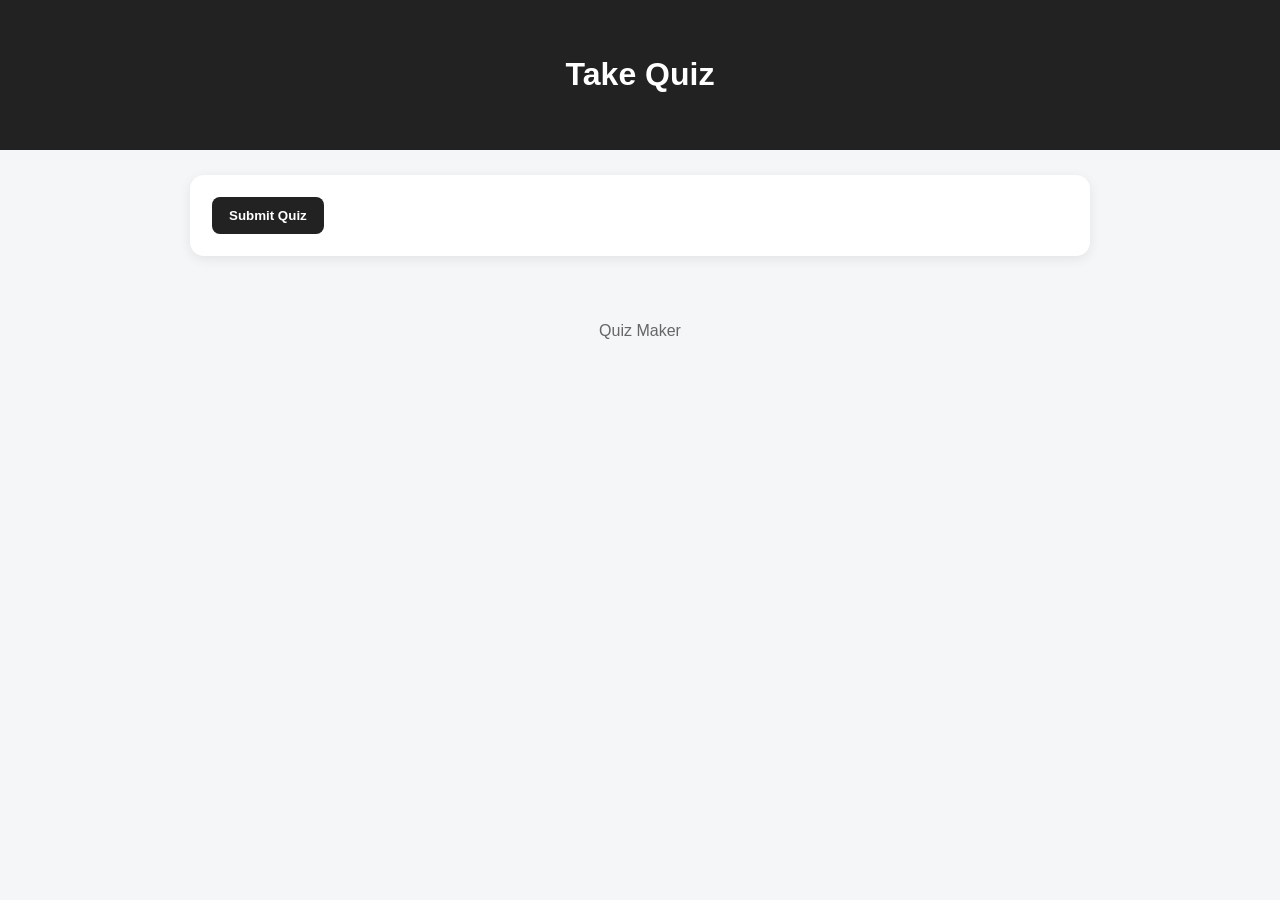
==== quiz.html @ 10d53eb5 "Add player quiz page" ====
<!DOCTYPE html>
<html lang="en">
<head>
    <meta charset="UTF-8">
    <meta name="viewport" content="width=device-width, initial-scale=1.0">
    <title>Take Quiz</title>
    <link rel="stylesheet" href="style.css">
</head>
<body>
    <header>
        <h1 id="playerTitle">Take Quiz</h1>
        <p id="playerDescription"></p>
    </header>

    <main>
        <section id="playerQuiz" class="card">
            <div id="playerContent"></div>
            <button type="button" id="submitQuiz" class="primary-btn">Submit Quiz</button>
        </section>

        <section id="result" class="card hidden">
            <h2>Quiz Result</h2>
            <p id="scoreText"></p>
            <button type="button" id="retryQuiz" class="secondary-btn">Try Again</button>
        </section>
    </main>

    <footer>
        <p>Quiz Maker</p>
    </footer>

    <script src="player.js"></script>
</body>
</html>
---- style.css ----
* {
    box-sizing: border-box;
}

body {
    margin: 0;
    font-family: Arial, sans-serif;
    background: #f4f6f8;
    color: #222;
}

header {
    text-align: center;
    padding: 35px 20px;
    background: #222;
    color: white;
}

main {
    width: min(900px, 92%);
    margin: 25px auto;
}

.card {
    background: white;
    padding: 22px;
    margin-bottom: 20px;
    border-radius: 14px;
    box-shadow: 0 3px 12px rgba(0, 0, 0, 0.08);
}

h2 {
    margin-top: 0;
}

label {
    display: block;
    margin: 14px 0 7px;
    font-weight: bold;
}

input,
textarea,
select {
    width: 100%;
    padding: 11px;
    border: 1px solid #ccc;
    border-radius: 8px;
    font: inherit;
}

textarea {
    min-height: 80px;
    resize: vertical;
}

.question-card {
    border: 1px solid #ddd;
    border-radius: 12px;
    padding: 18px;
    margin-bottom: 16px;
}

.option-grid {
    display: grid;
    grid-template-columns: 1fr 1fr;
    gap: 10px;
}

.section-heading {
    display: flex;
    align-items: center;
    justify-content: space-between;
    gap: 12px;
}

.section-heading span {
    color: #666;
    font-size: 14px;
}

button {
    border: 0;
    border-radius: 8px;
    padding: 11px 17px;
    cursor: pointer;
    font-weight: bold;
    background: #222;
    color: white;
}

button:hover {
    opacity: 0.85;
}

.secondary-btn {
    background: #e9ecef;
    color: #222;
}

.delete-btn,
.small-btn {
    background: #ddd;
    color: #222;
}

.delete-btn {
    float: right;
}

.actions {
    display: flex;
    gap: 10px;
    flex-wrap: wrap;
}

.hidden {
    display: none;
}

.preview-question {
    border-bottom: 1px solid #ddd;
    padding: 12px 0;
}

.preview-question:last-child {
    border-bottom: 0;
}

footer {
    text-align: center;
    padding: 25px;
    color: #666;
}

@media (max-width: 600px) {
    .option-grid {
        grid-template-columns: 1fr;
    }

    .section-heading {
        align-items: flex-start;
        flex-direction: column;
    }
}
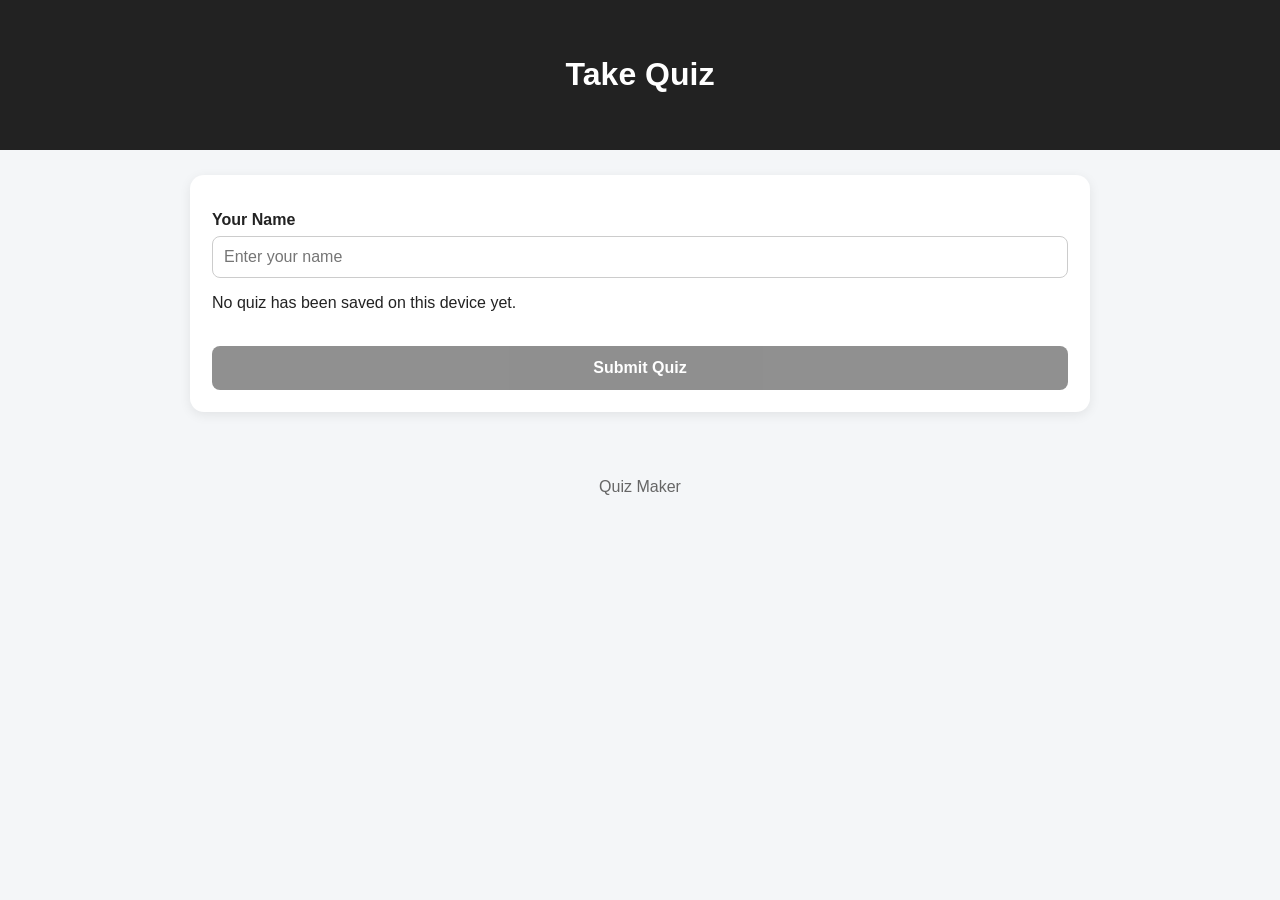
==== commit fc04a784: "Update quiz.html" ====
--- a/quiz.html
+++ b/quiz.html
@@ -14,9 +14,25 @@
 
     <main>
         <section id="playerQuiz" class="card">
-            <div id="playerContent"></div>
-            <button type="button" id="submitQuiz" class="primary-btn">Submit Quiz</button>
-        </section>
+
+    <label for="playerName">Your Name</label>
+
+    <input
+        type="text"
+        id="playerName"
+        placeholder="Enter your name"
+        required
+    >
+
+    <div id="playerContent"></div>
+
+    <button type="button" id="submitQuiz" class="primary-btn">
+        Submit Quiz
+    </button>
+
+</section>
+
+ 
 
         <section id="result" class="card hidden">
             <h2>Quiz Result</h2>
@@ -31,4 +47,4 @@
 
     <script src="player.js"></script>
 </body>
-</html>+</html>
--- a/style.css
+++ b/style.css
@@ -142,4 +142,45 @@
         align-items: flex-start;
         flex-direction: column;
     }
-}+}
+.player-question h3 {
+    margin-top: 0;
+}
+
+.player-options {
+    display: grid;
+    gap: 10px;
+}
+
+.player-option {
+    display: flex;
+    align-items: center;
+    gap: 10px;
+    margin: 0;
+    padding: 12px;
+    border: 1px solid #ddd;
+    border-radius: 9px;
+    cursor: pointer;
+    font-weight: normal;
+}
+
+.player-option:hover {
+    background: #f4f6f8;
+}
+
+.player-option input {
+    width: auto;
+    margin: 0;
+}
+
+.primary-btn {
+    width: 100%;
+    margin-top: 18px;
+    padding: 13px;
+    font-size: 16px;
+}
+
+button:disabled {
+    opacity: 0.5;
+    cursor: not-allowed;
+}
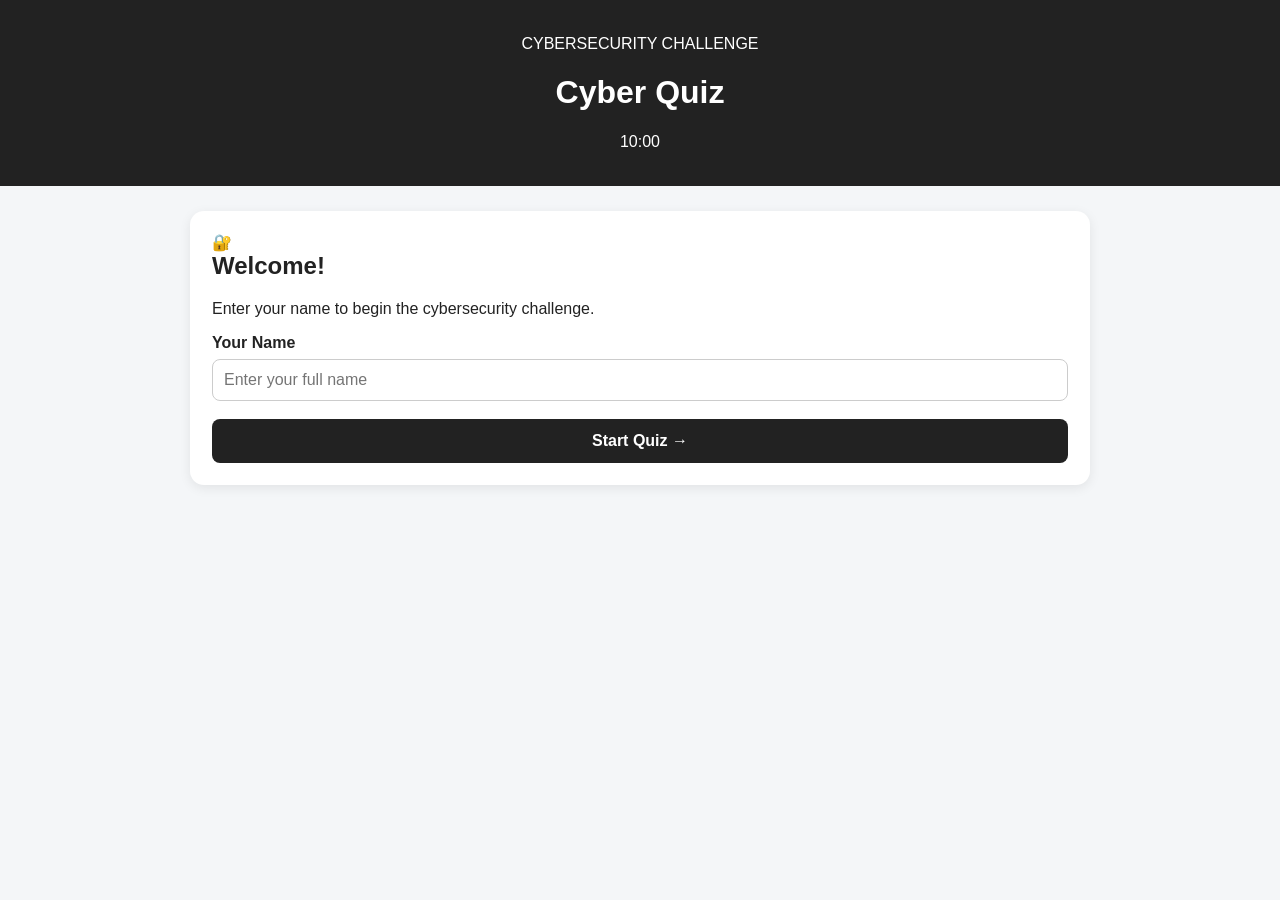
==== commit ca866b36: "Update quiz title and structure for cybersecurity theme" ====
--- a/quiz.html
+++ b/quiz.html
@@ -1,50 +1,200 @@
 <!DOCTYPE html>
 <html lang="en">
+
 <head>
+
     <meta charset="UTF-8">
-    <meta name="viewport" content="width=device-width, initial-scale=1.0">
-    <title>Take Quiz</title>
+
+    <meta
+        name="viewport"
+        content="width=device-width, initial-scale=1.0"
+    >
+
+    <title>Cybersecurity Challenge</title>
+
     <link rel="stylesheet" href="style.css">
+
 </head>
+
 <body>
-    <header>
-        <h1 id="playerTitle">Take Quiz</h1>
-        <p id="playerDescription"></p>
-    </header>
-
-    <main>
-        <section id="playerQuiz" class="card">
-
-    <label for="playerName">Your Name</label>
-
-    <input
-        type="text"
-        id="playerName"
-        placeholder="Enter your name"
-        required
+
+<header class="quiz-header">
+
+    <div>
+
+        <div class="small-label">
+            CYBERSECURITY CHALLENGE
+        </div>
+
+        <h1>Cyber Quiz</h1>
+
+    </div>
+
+    <div class="timer" id="timer">
+        10:00
+    </div>
+
+</header>
+
+
+<main class="quiz-container">
+
+    <!-- PLAYER NAME -->
+
+    <section id="nameScreen" class="screen card">
+
+        <div class="icon-circle">
+            🔐
+        </div>
+
+        <h2>Welcome!</h2>
+
+        <p>
+            Enter your name to begin the cybersecurity challenge.
+        </p>
+
+        <label for="playerName">
+            Your Name
+        </label>
+
+        <input
+            id="playerName"
+            type="text"
+            placeholder="Enter your full name"
+            maxlength="50"
+            autocomplete="name"
+        >
+
+        <button
+            id="startQuiz"
+            class="primary-btn"
+        >
+            Start Quiz →
+        </button>
+
+    </section>
+
+
+    <!-- QUIZ -->
+
+    <section
+        id="quizScreen"
+        class="screen hidden"
     >
 
-    <div id="playerContent"></div>
-
-    <button type="button" id="submitQuiz" class="primary-btn">
-        Submit Quiz
-    </button>
-
-</section>
-
- 
-
-        <section id="result" class="card hidden">
-            <h2>Quiz Result</h2>
-            <p id="scoreText"></p>
-            <button type="button" id="retryQuiz" class="secondary-btn">Try Again</button>
-        </section>
-    </main>
-
-    <footer>
-        <p>Quiz Maker</p>
-    </footer>
-
-    <script src="player.js"></script>
+        <div class="progress-container">
+
+            <div class="progress-info">
+
+                <span id="questionNumber">
+                    Question 1 of 10
+                </span>
+
+                <span id="progressPercent">
+                    10%
+                </span>
+
+            </div>
+
+            <div class="progress-bar">
+
+                <div
+                    id="progressBar"
+                    class="progress-fill"
+                ></div>
+
+            </div>
+
+        </div>
+
+
+        <div id="questionCard" class="question-card">
+
+            <div
+                id="caseStudy"
+                class="case-study hidden"
+            ></div>
+
+            <div
+                id="questionText"
+                class="question-text"
+            ></div>
+
+            <div
+                id="options"
+                class="options"
+            ></div>
+
+        </div>
+
+
+        <button
+            id="nextButton"
+            class="primary-btn"
+            disabled
+        >
+            Next Question →
+        </button>
+
+    </section>
+
+
+    <!-- RESULT -->
+
+    <section
+        id="resultScreen"
+        class="screen card result-screen hidden"
+    >
+
+        <div class="result-icon">
+            ✓
+        </div>
+
+        <div class="small-label">
+            QUIZ COMPLETED
+        </div>
+
+        <h2>Well done!</h2>
+
+        <p id="resultName"></p>
+
+        <div class="score">
+
+            <span id="score">
+                0
+            </span>
+
+            <small>
+                / 10
+            </small>
+
+        </div>
+
+        <div
+            id="percentage"
+            class="percentage"
+        >
+            0%
+        </div>
+
+        <p id="savingMessage">
+            Saving your result...
+        </p>
+
+        <a
+            href="leaderboard.html"
+            class="primary-btn"
+        >
+            View Leaderboard →
+        </a>
+
+    </section>
+
+</main>
+
+
+<script src="player.js"></script>
+
 </body>
+
 </html>
